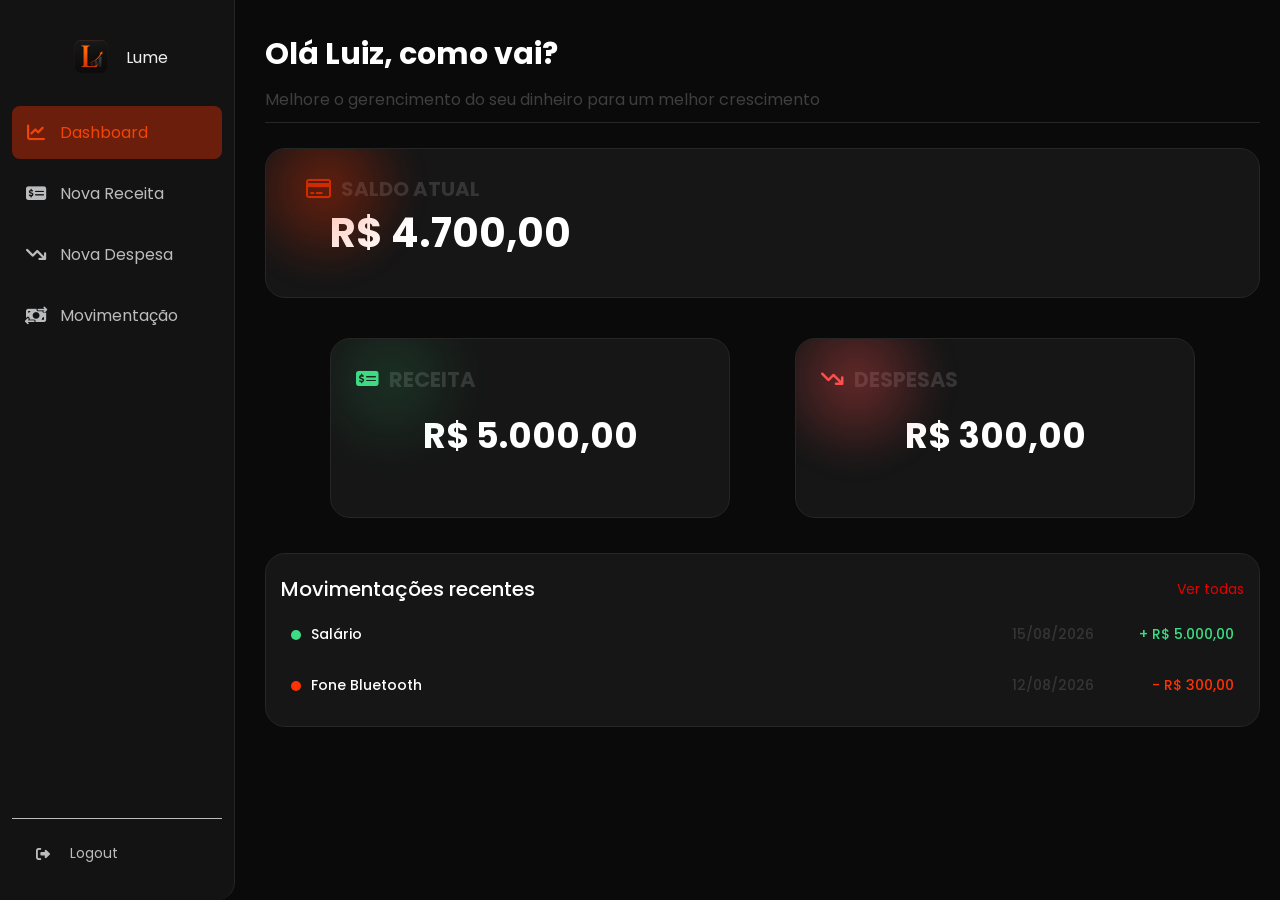
==== index.html @ 2f319a4b "Pagina de movimentação feita e nevegação entre paginas funcionando. Parte visual terminada, agora co" ====
<!doctype html>
<html lang="en">
  <head>
    <meta charset="UTF-8" />
    <meta name="viewport" content="width=device-width, initial-scale=1.0" />
    <title>Dashboard Financeiro</title>
    <link
      rel="stylesheet"
      href="https://cdnjs.cloudflare.com/ajax/libs/font-awesome/6.7.2/css/all.min.css"
    />
    <link rel="stylesheet" href="src/style/style.css" />
  </head>
  <body>
    <nav id="sidebar">
      <div id="sidebar_content">
        <div id="user">
          <img src="src/img/logo.png" alt="foto" id="user_avatar" />
          <p id="user_info">Lume</p>
        </div>

        <ul id="side-items">
          <li class="side-item active">
            <a href="index.html">
              <i class="fa-solid fa-chart-line"></i>
              <span class="item-description">Dashboard</span>
            </a>
          </li>

          <li class="side-item">
            <a href="receita.html">
              <i class="fa-solid fa-money-check-dollar"></i>
              <span class="item-description">Nova Receita</span>
            </a>
          </li>

          <li class="side-item">
            <a href="despesa.html">
              <i class="fa-solid fa-arrow-trend-down"></i>
              <span class="item-description">Nova Despesa</span>
            </a>
          </li>

          <li class="side-item">
            <a href="movimentacao.html">
              <i class="fa-solid fa-money-bill-transfer" id="open_btn_icon"></i>
              <span class="item-description">Movimentação</span>
            </a>
          </li>
        </ul>
      </div>

      <div id="logout">
        <button id="logout_btn">
          <i class="fa-solid fa-right-from-bracket"></i>
          <span class="item-description"> Logout </span>
        </button>
      </div>
    </nav>

    <main>
      <section id="cabecalho">
        <h1>Olá Luiz, como vai?</h1>
        <p>Melhore o gerencimento do seu dinheiro para um melhor crescimento</p>
      </section>

      <section id="card-saldo">
        <div id="card">
          <div id="cabecalho-card-saldo">
            <i class="fa-regular fa-credit-card"></i>
            <h1>Saldo Atual</h1>
          </div>

          <div id="info-card-saldo">
            <h3>R$ 4.700,00</h3>
          </div>
        </div>
      </section>

      <section id="cards-resumo">
        <div id="card-receita" class="card-resumo">
          <div id="cabecalho-card-receita">
            <i class="fa-solid fa-money-check-dollar"></i>
            <h1>Receita</h1>
          </div>

          <div id="info-card-receita">
            <h3>R$ 5.000,00</h3>
          </div>
        </div>

        <div id="card-despesa" class="card-resumo">
          <div id="cabecalho-card-despesa">
            <i class="fa-solid fa-arrow-trend-down"></i>
            <h1>Despesas</h1>
          </div>

          <div id="info-card-despesa">
            <h3>R$ 300,00</h3>
          </div>
        </div>
      </section>

      <section id="movimentacao">
        <div id="card-movimentacao">
          <div id="cabecalho-movimentacao">
            <h3>Movimentações recentes</h3>
            <button id="btn-movimentacao">Ver todas</button>
          </div>

          <div id="movimentacao-lista">
            <div id="movimentacao-item">
              <div id="movimentacao-item-info">
                <div id="movimentacao-item-info-tipo">
                  <span id="circulo-receita"></span>
                  <p>Salário</p>
                </div>
                <div id="movimentacao-item-info-valor">
                  <span id="data">15/08/2026</span>
                  <span id="valor-receita-movimentacao">+ R$ 5.000,00</span>
                </div>
              </div>
            </div>

            <div id="movimentacao-item">
              <div id="movimentacao-item-info">
                <div id="movimentacao-item-info-tipo">
                  <span id="circulo-despesa"></span>
                  <p>Fone Bluetooth</p>
                </div>
                <div id="movimentacao-item-info-valor">
                  <span id="data">12/08/2026</span>
                  <span id="valor-despesa-movimentacao"> - R$ 300,00</span>
                </div>
              </div>
            </div>
          </div>
        </div>
      </section>
    </main>
  </body>
</html>
---- src/style/style.css ----
@import url("https://fonts.googleapis.com/css2?family=Poppins:ital,wght@0,100;0,200;0,300;0,400;0,500;0,600;0,700;0,800;0,900;1,100;1,200;1,300;1,400;1,500;1,600;1,700;1,800;1,900&display=swap");

* {
  margin: 0;
  padding: 0;
  box-sizing: border-box;
  font-family: "Poppins";
}

body {
  min-height: 100vh;
  background-color: #0a0a0a;
  display: flex;
}

main {
  flex: 1;
  padding: 20px;
  margin-left: 245px;
}

#sidebar {
  display: flex;
  flex-direction: column;
  justify-content: space-between;
  background-color: #131313;
  height: 100vh;
  border-radius: 0px 0px 18px;
  padding: 12px;
  width: 235px;
  min-width: 235px;
  position: fixed;
  left: 0;
  top: 0;
  border-right: 1px solid #262626;
}

#user {
  display: flex;
  justify-content: center;
  align-items: center;
  gap: 10px;
  margin-bottom: 24px;
  margin-top: 20px;
}

#user_avatar {
  width: 50px;
  height: 50px;
  border-radius: 20px;
  object-fit: cover;
  object-position: center;
}

#user_info {
  display: flex;
  flex-direction: column;
  color: #eeeeee;
}

#user_info p:last-child {
  color: #be2a00;
  font-size: 12px;
}

#side-items {
  display: flex;
  flex-direction: column;
  gap: 8px;
  list-style: none;
}

.side-item {
  border-radius: 8px;
  padding: 14px;
  cursor: pointer;
}

.side-item.active {
  background-color: #ff310060;
}

.side-item:hover:not(.active),
#logout_btn:hover {
  background-color: #101010;
}

.side-item a {
  text-decoration: none;
  display: flex;
  align-items: center;
  gap: 14px;
  color: #bbbcbe;
}

.side-item.active a {
  color: #f24405;
}

.side-item a i {
  display: flex;
  align-items: center;
  justify-content: center;
  width: 20px;
  height: 20px;
  font-size: 18px;
  flex-shrink: 0;
}

#logout {
  border-top: 1px solid #bbbcbe;
  padding: 12px;
}

#logout_btn {
  border: none;
  padding: 12px;
  font-size: 14px;
  display: flex;
  gap: 20px;
  align-items: center;
  border-radius: 8px;
  text-align: center;
  cursor: pointer;
  background-color: transparent;
  justify-content: center;
  color: #bbbcbe;
}

#cabecalho h1 {
  color: #ffffff;
  font-size: 30px;
  margin-top: 12px;
}

#cabecalho > p {
  color: #3f3f41;
  margin-top: 10px;
  margin-bottom: 10px;
}

#cabecalho {
  border-bottom: 0.5px solid #262626;
}

#card {
  background-color: #161616;
  margin-top: 25px;
  height: 150px;
  border-radius: 20px;
  display: flex;
  border: 1px solid #262626;
  position: relative;
  overflow: hidden;
}

#card::before {
  content: "";
  position: absolute;
  top: -50px;
  left: -30px;
  width: 180px;
  height: 180px;
  background: radial-gradient(
    circle,
    rgba(255, 49, 0, 0.35) 0%,
    transparent 70%
  );
  filter: blur(12px);
  pointer-events: none;
  z-index: 0;
}

#cabecalho-card-saldo {
  display: flex;
  height: 60px;
  align-items: center;
  gap: 10px;
  text-transform: uppercase;
  margin-top: 10px;
}

#cabecalho-card-saldo > i {
  color: #be2a00;
  margin-left: 40px;
  display: flex;
  font-size: 22px;
}

#cabecalho-card-saldo > h1 {
  color: #353536;
  font-size: 20px;
  display: flex;
}

#info-card-saldo {
  display: flex;
  flex-direction: column;
  justify-content: center;
  color: #ffffff;
  margin-left: -150px;
  margin-top: 20px;
}

#info-card-saldo > h3 {
  font-size: 40px;
}

#cards-resumo {
  display: flex;
  flex: 1;
  justify-content: space-evenly;
  align-items: center;
  margin-top: 40px;
}

#card-receita {
  width: 400px;
  height: 180px;
  border-radius: 20px;
  background-color: #161616;
  border: 1px solid #262626;
  text-transform: uppercase;
  position: relative;
  overflow: hidden;
}

#card-receita::before {
  content: "";
  position: absolute;
  top: -50px;
  left: -30px;
  width: 180px;
  height: 180px;
  background: radial-gradient(
    circle,
    rgba(61, 220, 132, 0.14) 0%,
    transparent 70%
  );
  filter: blur(12px);
  pointer-events: none;
  z-index: 0;
}

#cabecalho-card-receita {
  display: flex;
  height: 60px;
  align-items: center;
  gap: 10px;
  text-transform: uppercase;
  margin-top: 10px;
  margin-left: 25px;
  font-size: 14px;
  color: #353536;
}

#cabecalho-card-receita > i {
  font-size: 20px;
  color: #3ddc84;
}

#info-card-receita {
  display: flex;
  flex-direction: column;
  justify-content: center;
  color: #ffffff;
  align-items: center;
  font-size: 30px;
}

#card-despesa {
  width: 400px;
  height: 180px;
  border-radius: 20px;
  background-color: #161616;
  border: 1px solid #262626;
  text-transform: uppercase;
  position: relative;
  overflow: hidden;
}

#card-despesa::before {
  content: "";
  position: absolute;
  top: -50px;
  left: -30px;
  width: 180px;
  height: 180px;
  background: radial-gradient(
    circle,
    rgba(255, 77, 77, 0.35) 0%,
    transparent 70%
  );
  filter: blur(12px);
  pointer-events: none;
  z-index: 0;
}

#cabecalho-card-despesa {
  display: flex;
  height: 60px;
  align-items: center;
  gap: 10px;
  text-transform: uppercase;
  margin-top: 10px;
  margin-left: 25px;
  font-size: 14px;
  color: #353536;
}

#cabecalho-card-despesa > i {
  font-size: 20px;
  color: #ff4d4d;
}

#info-card-despesa {
  display: flex;
  flex-direction: column;
  justify-content: center;
  color: #ffffff;
  align-items: center;
  font-size: 30px;
}

#btn-receita-despesa {
  margin-top: 50px;
  gap: 20px;
  display: flex;
}

#btn-receita {
  padding: 12px;
  border-radius: 8px;
  background-color: #3ddc84;
  border: none;
  font-size: 14px;
  cursor: pointer;
}

#btn-receita:hover {
  background-color: #35c77a;
}

#btn-despesa {
  padding: 12px;
  border-radius: 8px;
  background-color: #ff3100;
  color: #ffffff;
  border: none;
  font-size: 14px;
  cursor: pointer;
}

#btn-despesa:hover {
  background-color: #e60000;
}

#movimentacao {
  margin-top: 35px;
}

#titulo-movimentacao {
  color: #ffffff;
  font-size: 20px;
  font-weight: 500;
  margin-bottom: 15px;
}

#card-movimentacao {
  background-color: #161616;
  border: 1px solid #262626;
  border-radius: 20px;
  padding: 20px 15px;
}

#cabecalho-movimentacao {
  display: flex;
  justify-content: space-between;
  align-items: center;
  margin-bottom: 10px;
}

#cabecalho-movimentacao > h3 {
  color: #ffffff;
  font-size: 20px;
  font-weight: 500;
}

#cabecalho-movimentacao > button {
  background-color: transparent;
  border: none;
  color: #e60000;
  font-size: 14px;
  cursor: pointer;
}

#cabecalho-movimentacao > button:hover {
  color: #ff3100;
}

#movimentacao-lista {
  display: flex;
  flex-direction: column;
  gap: 10px;
}

#movimentacao-item {
  padding: 10px;
  display: flex;
  align-items: center;
  justify-content: space-between;
}

#movimentacao-item-info {
  display: flex;
  justify-content: space-between;
  align-items: center;
  gap: 10px;
  width: 100%;
}

#movimentacao-item-info-tipo {
  display: flex;
  align-items: center;
  flex-direction: row;
  gap: 10px;
  font-size: 14px;
  color: #ffffff;
  font-weight: 500;
}

#circulo-receita {
  width: 10px;
  height: 10px;
  border-radius: 50%;
  background-color: #3ddc84;
}

#circulo-despesa {
  width: 10px;
  height: 10px;
  border-radius: 50%;
  background-color: #ff3100;
}

#movimentacao-item-info-valor {
  display: grid;
  grid-template-columns: 90px 110px;
  align-items: center;
  gap: 30px;
}

#data {
  color: #353536;
  font-size: 14px;
  font-weight: 500;
  text-align: right;
}

#valor-receita-movimentacao {
  color: #3ddc84;
  font-size: 14px;
  font-weight: 500;
  text-align: right;
}

#valor-despesa-movimentacao {
  color: #ff3100;
  font-size: 14px;
  font-weight: 500;
  text-align: right;
}

/* TELA NOVA RECEITA E NOVA DESPESA */

#titulo-cabecalho {
  color: #ffffff;
  font-size: 20px;
  display: flex;
  flex: 1;
  align-items: center;
  gap: 10px;
}

#titulo-cabecalho > #btn-voltar {
  margin-top: 12px;
  font-size: 20px;
  color: #353536;
  background-color: transparent;
  border: 1px solid #262626;
  cursor: pointer;
  padding: 3px 7px;
  border-radius: 10px;
}

#subtitulo-cabecalho {
  color: #3f3f41;
  margin-top: 10px;
  margin-bottom: 10px;
  margin-left: 47px;
}

#card-nova-receita-despesa {
  display: flex;
  align-items: center;
  justify-content: center;
  min-height: calc(100vh - 140px);
}

#form-receita-despesa {
  display: flex;
  justify-content: center;
  background-color: #161616;
  width: 40%;
  height: 500px;
  border-radius: 20px;
  border: 1px solid #262626;
  padding-top: 24px;
  box-sizing: border-box;
}

#form-receita-despesa form {
  display: flex;
  flex-direction: column;
  width: 350px;
}

#form-receita-despesa form input {
  width: 100%;
  box-sizing: border-box;
  padding: 14px;
  border-radius: 8px;
  background-color: #101010;
  border: 1px solid #262626;
  margin-top: 5px;
  margin-bottom: 10px;
  color: #eeeeee;
  outline: none;
}

#form-receita-despesa form input:focus {
  color: #3f3f41;
  border: 1px solid #353536;
}

#form-receita-despesa label {
  text-transform: uppercase;
  color: #3f3f41;
  font-weight: 500;
  text-align: left;
  margin-top: 5px;
}

#btn-form {
  display: flex;
  justify-content: flex-end;
  gap: 20px;
  margin-top: 100px;
}

#btn-cancelar {
  background-color: transparent;
  border: 1px solid #262626;
  padding: 12px;
  border-radius: 8px;
  color: #79797a;
}

#btn-salvar-receita {
  background-color: #3ddc84;
  padding: 12px;
  border-radius: 8px;
  color: #000000;
  border: none;
}

#btn-salvar-despesa {
  background-color: #ff3100;
  padding: 12px;
  border-radius: 8px;
  color: #000000;
  border: none;
}

/* TELA MOVIMENTAÇÃO */

#botoes-filtro {
  display: flex;
  gap: 14px;
  margin-bottom: 14px;
}

#botoes-filtro > button {
  padding: 10px 15px;
  border-radius: 10px;
  background-color: #262626;
  color: #ffffff;
  border: none;
  cursor: pointer;
}

#botoes-filtro > button.active {
  background-color: #f24405;
}

#botoes-filtro > button:hover:not(.active) {
  background-color: #101010;
}
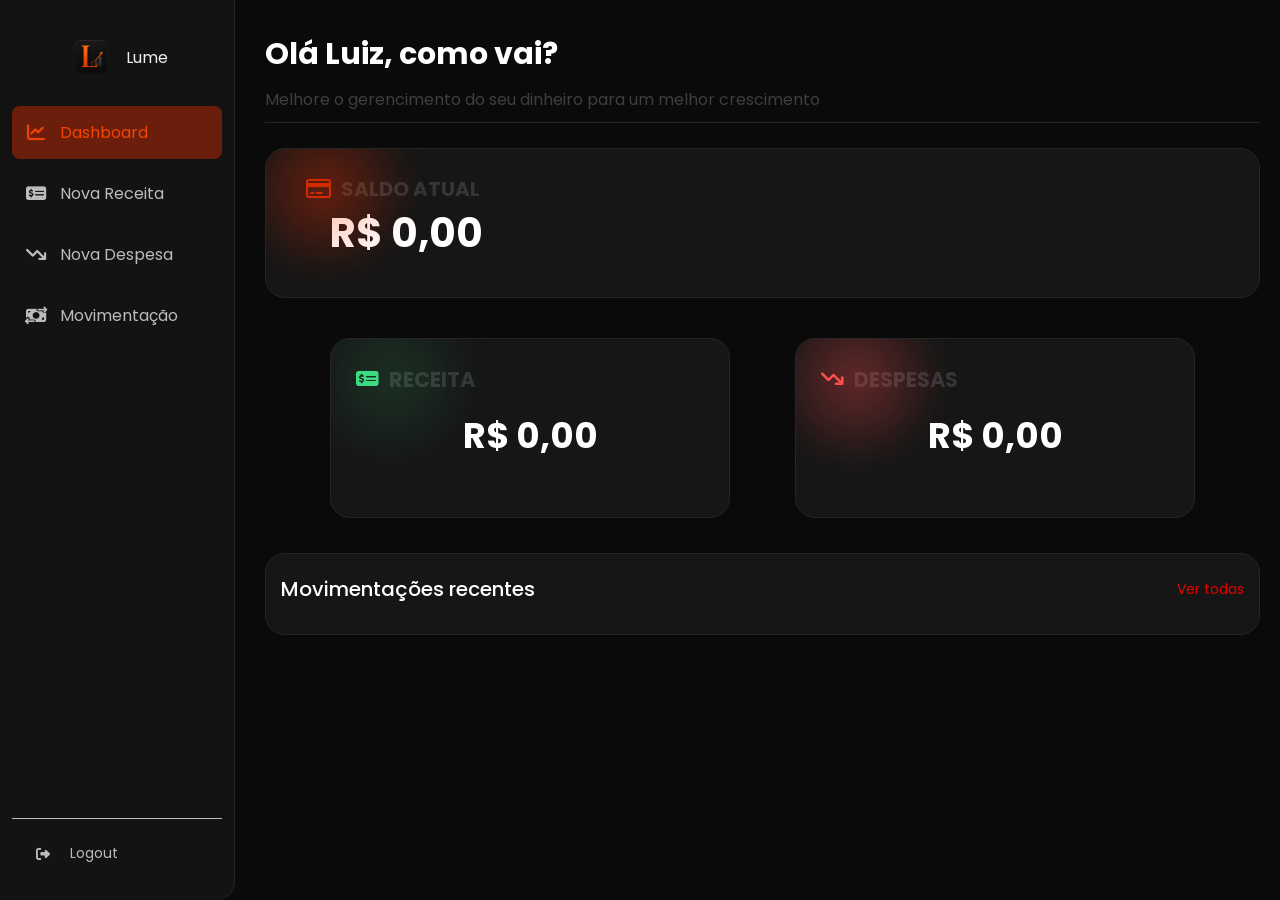
==== commit 486e5c72: "Refatorar a estrutura HTML para movimentações e dashboard; atualizar classes CSS para garantir consi" ====
--- a/index.html
+++ b/index.html
@@ -71,7 +71,7 @@
           </div>
 
           <div id="info-card-saldo">
-            <h3>R$ 4.700,00</h3>
+            <h3 id="valor-saldo"></h3>
           </div>
         </div>
       </section>
@@ -84,7 +84,7 @@
           </div>
 
           <div id="info-card-receita">
-            <h3>R$ 5.000,00</h3>
+            <h3 id="valor-receita">R$ 5.000,00</h3>
           </div>
         </div>
 
@@ -95,7 +95,7 @@
           </div>
 
           <div id="info-card-despesa">
-            <h3>R$ 300,00</h3>
+            <h3 id="valor-despesa">R$ 300,00</h3>
           </div>
         </div>
       </section>
@@ -108,28 +108,28 @@
           </div>
 
           <div id="movimentacao-lista">
-            <div id="movimentacao-item">
-              <div id="movimentacao-item-info">
-                <div id="movimentacao-item-info-tipo">
-                  <span id="circulo-receita"></span>
+            <div class="movimentacao-item">
+              <div class="movimentacao-item-info">
+                <div class="movimentacao-item-info-tipo">
+                  <span class="circulo receita"></span>
                   <p>Salário</p>
                 </div>
-                <div id="movimentacao-item-info-valor">
-                  <span id="data">15/08/2026</span>
-                  <span id="valor-receita-movimentacao">+ R$ 5.000,00</span>
+                <div class="movimentacao-item-info-valor">
+                  <span class="data-movimentacao">15/08/2026</span>
+                  <span class="valor-movimentacao receita">+ R$ 5.000,00</span>
                 </div>
               </div>
             </div>
 
-            <div id="movimentacao-item">
-              <div id="movimentacao-item-info">
-                <div id="movimentacao-item-info-tipo">
-                  <span id="circulo-despesa"></span>
+            <div class="movimentacao-item">
+              <div class="movimentacao-item-info">
+                <div class="movimentacao-item-info-tipo">
+                  <span class="circulo despesa"></span>
                   <p>Fone Bluetooth</p>
                 </div>
-                <div id="movimentacao-item-info-valor">
-                  <span id="data">12/08/2026</span>
-                  <span id="valor-despesa-movimentacao"> - R$ 300,00</span>
+                <div class="movimentacao-item-info-valor">
+                  <span class="data-movimentacao">12/08/2026</span>
+                  <span class="valor-movimentacao despesa"> - R$ 300,00</span>
                 </div>
               </div>
             </div>
@@ -137,5 +137,7 @@
         </div>
       </section>
     </main>
+
+    <script src="src/js/dashboard.js"></script>
   </body>
 </html>
--- a/src/style/style.css
+++ b/src/style/style.css
@@ -404,14 +404,14 @@
   gap: 10px;
 }
 
-#movimentacao-item {
+.movimentacao-item {
   padding: 10px;
   display: flex;
   align-items: center;
   justify-content: space-between;
 }
 
-#movimentacao-item-info {
+.movimentacao-item-info {
   display: flex;
   justify-content: space-between;
   align-items: center;
@@ -419,7 +419,7 @@
   width: 100%;
 }
 
-#movimentacao-item-info-tipo {
+.movimentacao-item-info-tipo {
   display: flex;
   align-items: center;
   flex-direction: row;
@@ -429,42 +429,42 @@
   font-weight: 500;
 }
 
-#circulo-receita {
+.circulo {
   width: 10px;
   height: 10px;
   border-radius: 50%;
+}
+
+.circulo.receita {
   background-color: #3ddc84;
 }
 
-#circulo-despesa {
-  width: 10px;
-  height: 10px;
-  border-radius: 50%;
+.circulo.despesa {
   background-color: #ff3100;
 }
 
-#movimentacao-item-info-valor {
+.movimentacao-item-info-valor {
   display: grid;
   grid-template-columns: 90px 110px;
   align-items: center;
   gap: 30px;
 }
 
-#data {
+.movimentacao-item-info-valor .data-movimentacao {
   color: #353536;
   font-size: 14px;
   font-weight: 500;
   text-align: right;
 }
 
-#valor-receita-movimentacao {
+.valor-movimentacao.receita {
   color: #3ddc84;
   font-size: 14px;
   font-weight: 500;
   text-align: right;
 }
 
-#valor-despesa-movimentacao {
+.valor-movimentacao.despesa {
   color: #ff3100;
   font-size: 14px;
   font-weight: 500;
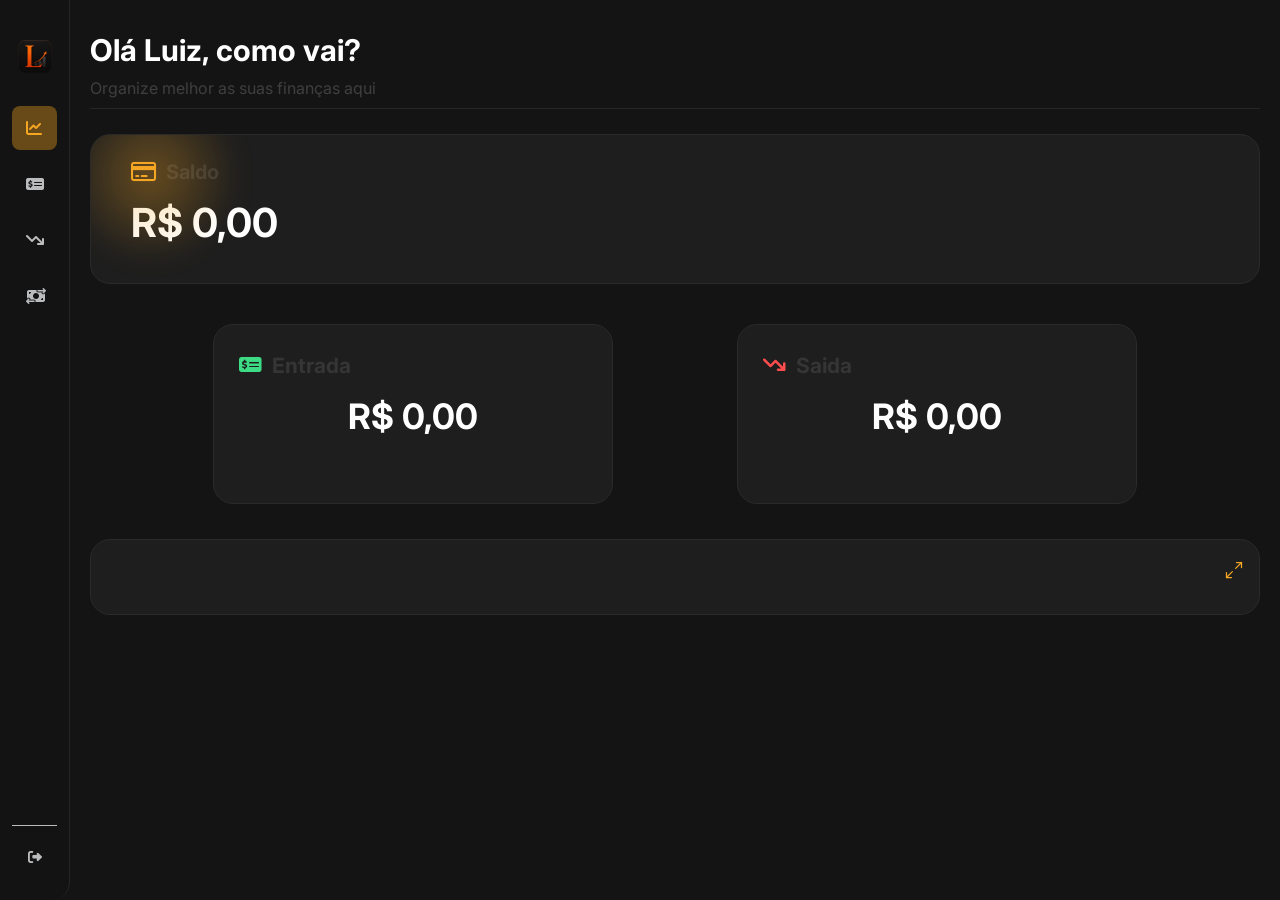
==== commit d3f8244b: "Ajuste de cores, retirada do titulo movimentações recents, add de um botao aonde leva para a tela de" ====
--- a/index.html
+++ b/index.html
@@ -15,35 +15,30 @@
       <div id="sidebar_content">
         <div id="user">
           <img src="src/img/logo.png" alt="foto" id="user_avatar" />
-          <p id="user_info">Lume</p>
         </div>
 
         <ul id="side-items">
           <li class="side-item active">
             <a href="index.html">
               <i class="fa-solid fa-chart-line"></i>
-              <span class="item-description">Dashboard</span>
             </a>
           </li>
 
           <li class="side-item">
             <a href="receita.html">
               <i class="fa-solid fa-money-check-dollar"></i>
-              <span class="item-description">Nova Receita</span>
             </a>
           </li>
 
           <li class="side-item">
             <a href="despesa.html">
               <i class="fa-solid fa-arrow-trend-down"></i>
-              <span class="item-description">Nova Despesa</span>
             </a>
           </li>
 
           <li class="side-item">
             <a href="movimentacao.html">
               <i class="fa-solid fa-money-bill-transfer" id="open_btn_icon"></i>
-              <span class="item-description">Movimentação</span>
             </a>
           </li>
         </ul>
@@ -52,7 +47,6 @@
       <div id="logout">
         <button id="logout_btn">
           <i class="fa-solid fa-right-from-bracket"></i>
-          <span class="item-description"> Logout </span>
         </button>
       </div>
     </nav>
@@ -60,14 +54,14 @@
     <main>
       <section id="cabecalho">
         <h1>Olá Luiz, como vai?</h1>
-        <p>Melhore o gerencimento do seu dinheiro para um melhor crescimento</p>
+        <p>Organize melhor as suas finanças aqui</p>
       </section>
 
       <section id="card-saldo">
         <div id="card">
           <div id="cabecalho-card-saldo">
             <i class="fa-regular fa-credit-card"></i>
-            <h1>Saldo Atual</h1>
+            <h1>Saldo</h1>
           </div>
 
           <div id="info-card-saldo">
@@ -80,7 +74,7 @@
         <div id="card-receita" class="card-resumo">
           <div id="cabecalho-card-receita">
             <i class="fa-solid fa-money-check-dollar"></i>
-            <h1>Receita</h1>
+            <h1>Entrada</h1>
           </div>
 
           <div id="info-card-receita">
@@ -91,7 +85,7 @@
         <div id="card-despesa" class="card-resumo">
           <div id="cabecalho-card-despesa">
             <i class="fa-solid fa-arrow-trend-down"></i>
-            <h1>Despesas</h1>
+            <h1>Saida</h1>
           </div>
 
           <div id="info-card-despesa">
@@ -103,8 +97,9 @@
       <section id="movimentacao">
         <div id="card-movimentacao">
           <div id="cabecalho-movimentacao">
-            <h3>Movimentações recentes</h3>
-            <button id="btn-movimentacao">Ver todas</button>
+            <a href="movimentacao.html">
+              <img src="src/icons/maximize-2.svg" alt="" />
+            </a>
           </div>
 
           <div id="movimentacao-lista">
--- a/src/style/style.css
+++ b/src/style/style.css
@@ -1,22 +1,23 @@
-@import url("https://fonts.googleapis.com/css2?family=Poppins:ital,wght@0,100;0,200;0,300;0,400;0,500;0,600;0,700;0,800;0,900;1,100;1,200;1,300;1,400;1,500;1,600;1,700;1,800;1,900&display=swap");
+@import url("https://fonts.googleapis.com/css2?family=Lora:ital,wght@0,400..700;1,400..700&display=swap");
+@import url("https://fonts.googleapis.com/css2?family=Inter:ital,wght@0,100..900;1,100..900&display=swap");
 
 * {
   margin: 0;
   padding: 0;
   box-sizing: border-box;
-  font-family: "Poppins";
+  font-family: "Inter";
 }
 
 body {
   min-height: 100vh;
-  background-color: #0a0a0a;
+  background-color: #141414;
   display: flex;
 }
 
 main {
   flex: 1;
   padding: 20px;
-  margin-left: 245px;
+  margin-left: 70px;
 }
 
 #sidebar {
@@ -27,8 +28,7 @@
   height: 100vh;
   border-radius: 0px 0px 18px;
   padding: 12px;
-  width: 235px;
-  min-width: 235px;
+  width: 70px;
   position: fixed;
   left: 0;
   top: 0;
@@ -52,21 +52,15 @@
   object-position: center;
 }
 
-#user_info {
-  display: flex;
-  flex-direction: column;
-  color: #eeeeee;
-}
-
 #user_info p:last-child {
-  color: #be2a00;
+  color: #f5a623;
   font-size: 12px;
 }
 
 #side-items {
   display: flex;
   flex-direction: column;
-  gap: 8px;
+  gap: 12px;
   list-style: none;
 }
 
@@ -77,7 +71,7 @@
 }
 
 .side-item.active {
-  background-color: #ff310060;
+  background-color: #f5a62360;
 }
 
 .side-item:hover:not(.active),
@@ -94,17 +88,7 @@
 }
 
 .side-item.active a {
-  color: #f24405;
-}
-
-.side-item a i {
-  display: flex;
-  align-items: center;
-  justify-content: center;
-  width: 20px;
-  height: 20px;
-  font-size: 18px;
-  flex-shrink: 0;
+  color: #f5a623;
 }
 
 #logout {
@@ -117,14 +101,13 @@
   padding: 12px;
   font-size: 14px;
   display: flex;
-  gap: 20px;
-  align-items: center;
-  border-radius: 8px;
-  text-align: center;
+  align-items: center;
+  border-radius: 8px;
   cursor: pointer;
   background-color: transparent;
   justify-content: center;
   color: #bbbcbe;
+  margin-left: -8px;
 }
 
 #cabecalho h1 {
@@ -144,12 +127,15 @@
 }
 
 #card {
-  background-color: #161616;
+  background-color: #1e1e1e;
   margin-top: 25px;
   height: 150px;
   border-radius: 20px;
   display: flex;
-  border: 1px solid #262626;
+  flex-direction: column;
+  justify-content: center;
+  gap: 10px;
+  border: 1px solid #2a2a2a;
   position: relative;
   overflow: hidden;
 }
@@ -163,7 +149,7 @@
   height: 180px;
   background: radial-gradient(
     circle,
-    rgba(255, 49, 0, 0.35) 0%,
+    rgba(245, 166, 35, 0.35) 0%,
     transparent 70%
   );
   filter: blur(12px);
@@ -173,24 +159,24 @@
 
 #cabecalho-card-saldo {
   display: flex;
-  height: 60px;
-  align-items: center;
-  gap: 10px;
-  text-transform: uppercase;
-  margin-top: 10px;
+  align-items: center;
+  gap: 10px;
 }
 
 #cabecalho-card-saldo > i {
-  color: #be2a00;
+  color: #f5a623;
   margin-left: 40px;
   display: flex;
   font-size: 22px;
+  margin-bottom: 10px;
 }
 
 #cabecalho-card-saldo > h1 {
   color: #353536;
   font-size: 20px;
-  display: flex;
+  line-height: 1;
+  display: flex;
+  margin-bottom: 10px;
 }
 
 #info-card-saldo {
@@ -198,12 +184,13 @@
   flex-direction: column;
   justify-content: center;
   color: #ffffff;
-  margin-left: -150px;
-  margin-top: 20px;
+  margin-left: 40px;
 }
 
 #info-card-saldo > h3 {
   font-size: 40px;
+  line-height: 1;
+  margin-bottom: 15px;
 }
 
 #cards-resumo {
@@ -218,36 +205,17 @@
   width: 400px;
   height: 180px;
   border-radius: 20px;
-  background-color: #161616;
-  border: 1px solid #262626;
-  text-transform: uppercase;
+  background-color: #1e1e1e;
+  border: 1px solid #2a2a2a;
   position: relative;
   overflow: hidden;
 }
 
-#card-receita::before {
-  content: "";
-  position: absolute;
-  top: -50px;
-  left: -30px;
-  width: 180px;
-  height: 180px;
-  background: radial-gradient(
-    circle,
-    rgba(61, 220, 132, 0.14) 0%,
-    transparent 70%
-  );
-  filter: blur(12px);
-  pointer-events: none;
-  z-index: 0;
-}
-
 #cabecalho-card-receita {
   display: flex;
   height: 60px;
   align-items: center;
   gap: 10px;
-  text-transform: uppercase;
   margin-top: 10px;
   margin-left: 25px;
   font-size: 14px;
@@ -272,36 +240,17 @@
   width: 400px;
   height: 180px;
   border-radius: 20px;
-  background-color: #161616;
-  border: 1px solid #262626;
-  text-transform: uppercase;
+  background-color: #1e1e1e;
+  border: 1px solid #2a2a2a;
   position: relative;
   overflow: hidden;
 }
 
-#card-despesa::before {
-  content: "";
-  position: absolute;
-  top: -50px;
-  left: -30px;
-  width: 180px;
-  height: 180px;
-  background: radial-gradient(
-    circle,
-    rgba(255, 77, 77, 0.35) 0%,
-    transparent 70%
-  );
-  filter: blur(12px);
-  pointer-events: none;
-  z-index: 0;
-}
-
 #cabecalho-card-despesa {
   display: flex;
   height: 60px;
   align-items: center;
   gap: 10px;
-  text-transform: uppercase;
   margin-top: 10px;
   margin-left: 25px;
   font-size: 14px;
@@ -344,7 +293,7 @@
 #btn-despesa {
   padding: 12px;
   border-radius: 8px;
-  background-color: #ff3100;
+  background-color: #f5a623;
   color: #ffffff;
   border: none;
   font-size: 14px;
@@ -367,15 +316,15 @@
 }
 
 #card-movimentacao {
-  background-color: #161616;
-  border: 1px solid #262626;
+  background-color: #1e1e1e;
+  border: 1px solid #2a2a2a;
   border-radius: 20px;
   padding: 20px 15px;
 }
 
 #cabecalho-movimentacao {
   display: flex;
-  justify-content: space-between;
+  justify-content: flex-end;
   align-items: center;
   margin-bottom: 10px;
 }
@@ -386,16 +335,15 @@
   font-weight: 500;
 }
 
-#cabecalho-movimentacao > button {
+#cabecalho-movimentacao > a > img {
   background-color: transparent;
   border: none;
-  color: #e60000;
   font-size: 14px;
   cursor: pointer;
 }
 
 #cabecalho-movimentacao > button:hover {
-  color: #ff3100;
+  color: #f5a623;
 }
 
 #movimentacao-lista {
@@ -409,6 +357,7 @@
   display: flex;
   align-items: center;
   justify-content: space-between;
+  gap: 40px;
 }
 
 .movimentacao-item-info {
@@ -469,6 +418,113 @@
   font-size: 14px;
   font-weight: 500;
   text-align: right;
+}
+
+.movimentacao-item-acoes {
+  display: flex;
+  align-items: center;
+  gap: 20px;
+}
+
+.btn-excluir-movimentacao,
+.btn-editar-movimentacao {
+  background: none;
+  border: none;
+  cursor: pointer;
+  color: #353536;
+  font-size: 16px;
+  transition: color 0.2s;
+}
+
+.btn-excluir-movimentacao:hover {
+  color: #ff4d4d;
+}
+
+.btn-editar-movimentacao:hover {
+  color: #3ddc84;
+}
+
+#modal-editar-overlay {
+  position: fixed;
+  inset: 0;
+  background-color: rgba(0, 0, 0, 0.6);
+  display: flex;
+  align-items: center;
+  justify-content: center;
+  z-index: 100;
+}
+
+#modal-editar-overlay.oculto {
+  display: none;
+}
+
+#modal-editar {
+  background-color: #161616;
+  border: 1px solid #262626;
+  border-radius: 20px;
+  padding: 24px;
+  width: 350px;
+}
+
+#modal-editar h3 {
+  color: #ffffff;
+  margin-bottom: 10px;
+}
+
+#modal-editar form {
+  display: flex;
+  flex-direction: column;
+}
+
+#modal-editar form input {
+  width: 100%;
+  box-sizing: border-box;
+  padding: 14px;
+  border-radius: 8px;
+  background-color: #101010;
+  border: 1px solid #262626;
+  margin-top: 5px;
+  margin-bottom: 10px;
+  color: #eeeeee;
+  outline: none;
+}
+
+#modal-editar form input:focus {
+  color: #3f3f41;
+  border: 1px solid #353536;
+}
+
+#modal-editar label {
+  text-transform: uppercase;
+  color: #3f3f41;
+  font-weight: 500;
+  text-align: left;
+  margin-top: 5px;
+}
+
+#btn-form-editar {
+  display: flex;
+  justify-content: flex-end;
+  gap: 20px;
+  margin-top: 20px;
+}
+
+#btn-cancelar-editar {
+  background-color: transparent;
+  border: 1px solid #262626;
+  padding: 12px;
+  border-radius: 8px;
+  color: #79797a;
+  cursor: pointer;
+}
+
+#btn-salvar-editar {
+  background-color: #f5a623;
+  padding: 12px;
+  border-radius: 8px;
+  color: #000000;
+  border: none;
+  cursor: pointer;
 }
 
 /* TELA NOVA RECEITA E NOVA DESPESA */
@@ -575,7 +631,7 @@
 }
 
 #btn-salvar-despesa {
-  background-color: #ff3100;
+  background-color: #f5a623;
   padding: 12px;
   border-radius: 8px;
   color: #000000;
@@ -600,7 +656,7 @@
 }
 
 #botoes-filtro > button.active {
-  background-color: #f24405;
+  background-color: #f5a623;
 }
 
 #botoes-filtro > button:hover:not(.active) {
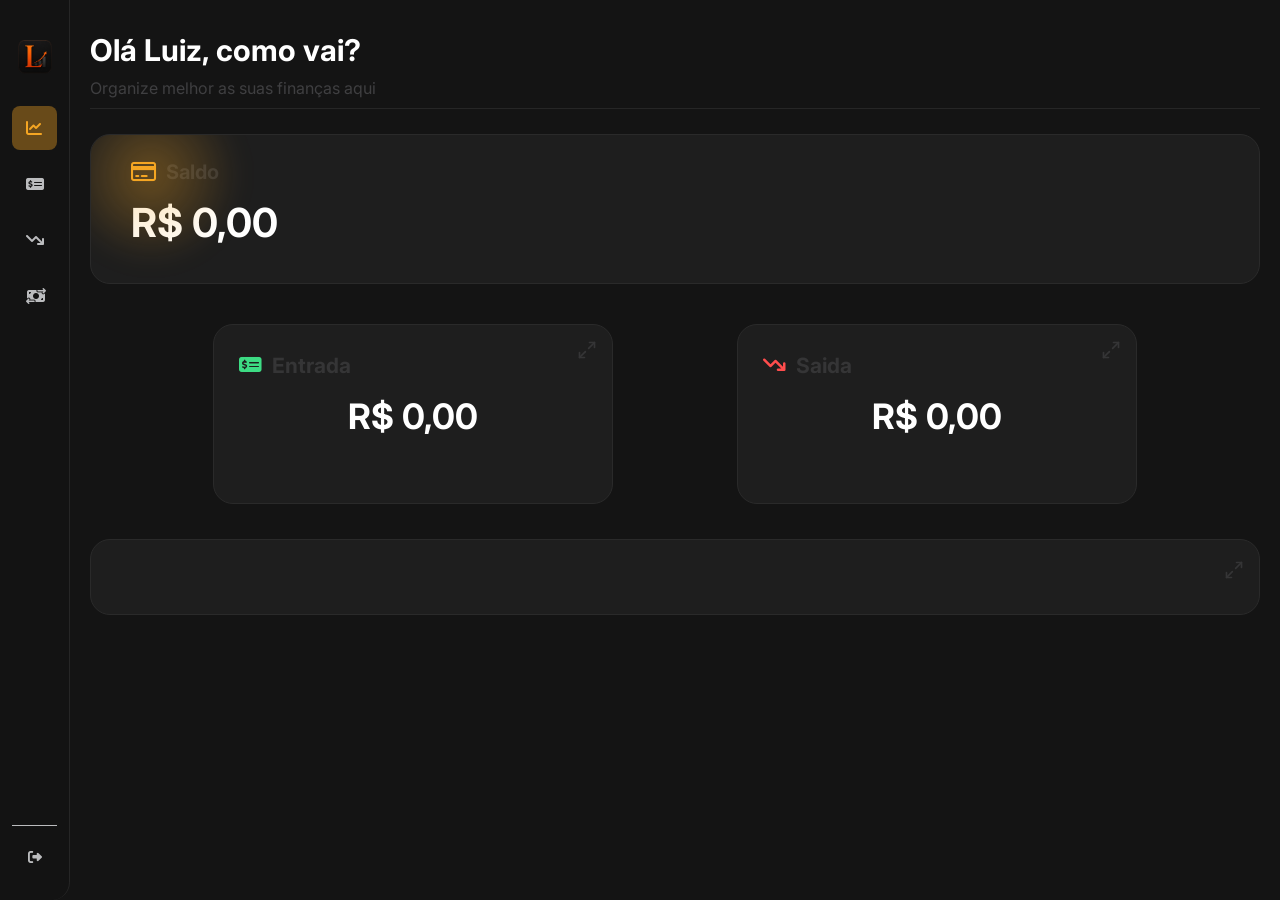
==== commit ef11f930: "Adição dos botões de expandir no card de receita e card de despesa" ====
--- a/index.html
+++ b/index.html
@@ -72,6 +72,10 @@
 
       <section id="cards-resumo">
         <div id="card-receita" class="card-resumo">
+          <a href="receita.html" class="btn-maximizar-card">
+            <img src="src/icons/expandir.svg" alt="" />
+          </a>
+
           <div id="cabecalho-card-receita">
             <i class="fa-solid fa-money-check-dollar"></i>
             <h1>Entrada</h1>
@@ -83,6 +87,10 @@
         </div>
 
         <div id="card-despesa" class="card-resumo">
+          <a href="despesa.html" class="btn-maximizar-card">
+            <img src="src/icons/expandir.svg" alt="" />
+          </a>
+
           <div id="cabecalho-card-despesa">
             <i class="fa-solid fa-arrow-trend-down"></i>
             <h1>Saida</h1>
@@ -98,7 +106,7 @@
         <div id="card-movimentacao">
           <div id="cabecalho-movimentacao">
             <a href="movimentacao.html">
-              <img src="src/icons/maximize-2.svg" alt="" />
+              <img src="src/icons/expandir.svg" alt="" />
             </a>
           </div>
 
--- a/src/style/style.css
+++ b/src/style/style.css
@@ -211,6 +211,14 @@
   overflow: hidden;
 }
 
+.btn-maximizar-card {
+  position: absolute;
+  top: 15px;
+  right: 15px;
+  display: flex;
+  cursor: pointer;
+}
+
 #cabecalho-card-receita {
   display: flex;
   height: 60px;
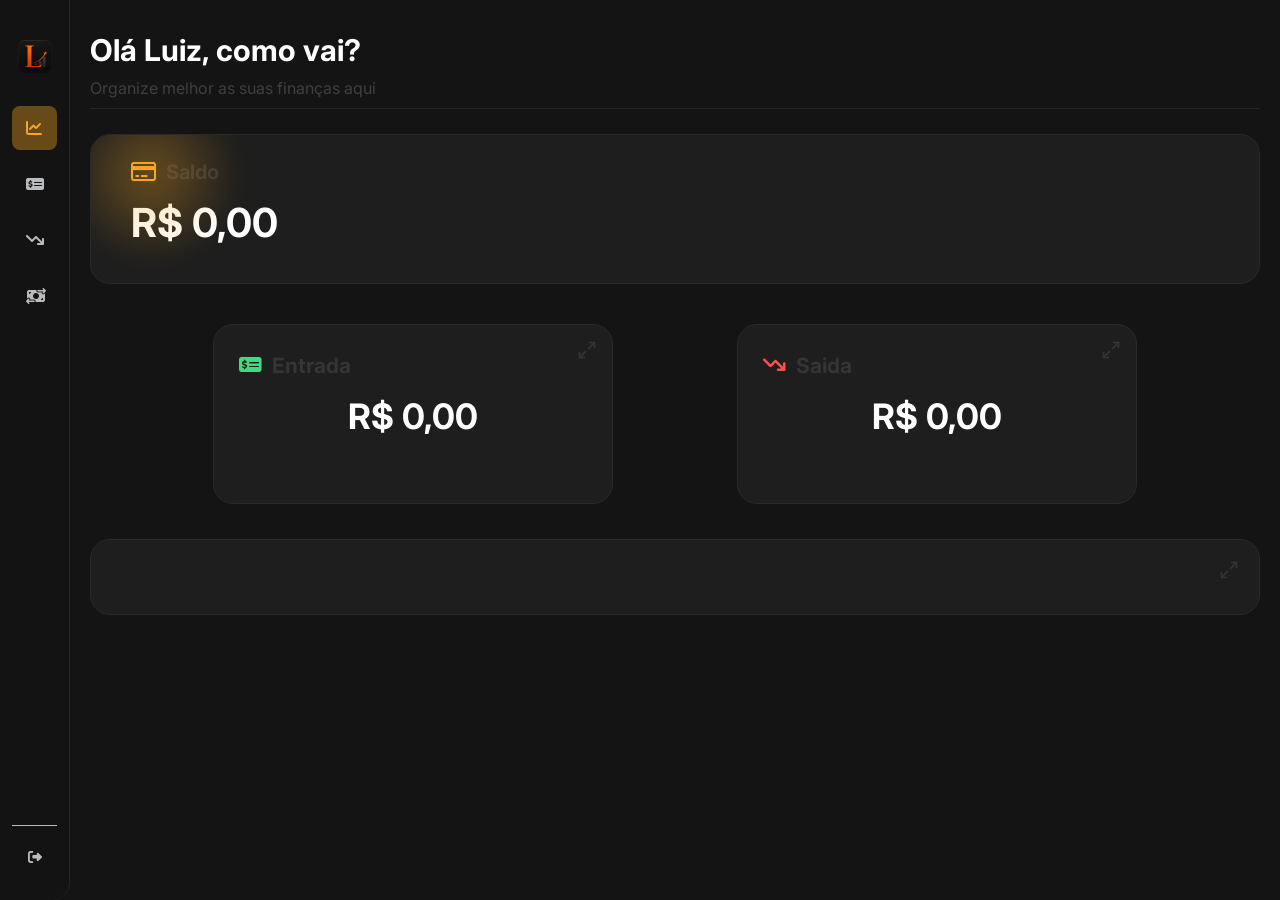
==== commit 656b2cc5: "correção na alteração no tamanho do input data nos celulares" ====
--- a/index.html
+++ b/index.html
@@ -1,5 +1,5 @@
 <!doctype html>
-<html lang="en">
+<html lang="pt-BR">
   <head>
     <meta charset="UTF-8" />
     <meta name="viewport" content="width=device-width, initial-scale=1.0" />
@@ -72,7 +72,7 @@
 
       <section id="cards-resumo">
         <div id="card-receita" class="card-resumo">
-          <a href="receita.html" class="btn-maximizar-card">
+          <a href="movimentacao.html?filtro=receita" class="btn-maximizar-card">
             <img src="src/icons/expandir.svg" alt="" />
           </a>
 
@@ -87,7 +87,7 @@
         </div>
 
         <div id="card-despesa" class="card-resumo">
-          <a href="despesa.html" class="btn-maximizar-card">
+          <a href="movimentacao.html?filtro=despesa" class="btn-maximizar-card">
             <img src="src/icons/expandir.svg" alt="" />
           </a>
 
@@ -110,33 +110,7 @@
             </a>
           </div>
 
-          <div id="movimentacao-lista">
-            <div class="movimentacao-item">
-              <div class="movimentacao-item-info">
-                <div class="movimentacao-item-info-tipo">
-                  <span class="circulo receita"></span>
-                  <p>Salário</p>
-                </div>
-                <div class="movimentacao-item-info-valor">
-                  <span class="data-movimentacao">15/08/2026</span>
-                  <span class="valor-movimentacao receita">+ R$ 5.000,00</span>
-                </div>
-              </div>
-            </div>
-
-            <div class="movimentacao-item">
-              <div class="movimentacao-item-info">
-                <div class="movimentacao-item-info-tipo">
-                  <span class="circulo despesa"></span>
-                  <p>Fone Bluetooth</p>
-                </div>
-                <div class="movimentacao-item-info-valor">
-                  <span class="data-movimentacao">12/08/2026</span>
-                  <span class="valor-movimentacao despesa"> - R$ 300,00</span>
-                </div>
-              </div>
-            </div>
-          </div>
+          <div id="movimentacao-lista"></div>
         </div>
       </section>
     </main>
--- a/src/style/style.css
+++ b/src/style/style.css
@@ -327,7 +327,7 @@
   background-color: #1e1e1e;
   border: 1px solid #2a2a2a;
   border-radius: 20px;
-  padding: 20px 15px;
+  padding: 20px;
 }
 
 #cabecalho-movimentacao {
@@ -361,29 +361,39 @@
 }
 
 .movimentacao-item {
-  padding: 10px;
-  display: flex;
-  align-items: center;
-  justify-content: space-between;
-  gap: 40px;
+  padding: 14px 10px;
+  display: grid;
+  grid-template-columns: minmax(0, 1fr) auto;
+  align-items: center;
+  gap: 20px;
+  border-bottom: 1px solid #2a2a2a;
+}
+
+.movimentacao-item:last-child {
+  border-bottom: none;
 }
 
 .movimentacao-item-info {
-  display: flex;
-  justify-content: space-between;
-  align-items: center;
-  gap: 10px;
-  width: 100%;
+  display: grid;
+  grid-template-columns: minmax(0, 1fr) minmax(240px, auto);
+  align-items: center;
+  gap: 20px;
+  min-width: 0;
 }
 
 .movimentacao-item-info-tipo {
   display: flex;
   align-items: center;
-  flex-direction: row;
   gap: 10px;
   font-size: 14px;
   color: #ffffff;
   font-weight: 500;
+  min-width: 0;
+}
+
+.movimentacao-item-info-tipo p {
+  min-width: 0;
+  overflow-wrap: anywhere;
 }
 
 .circulo {
@@ -402,9 +412,9 @@
 
 .movimentacao-item-info-valor {
   display: grid;
-  grid-template-columns: 90px 110px;
-  align-items: center;
-  gap: 30px;
+  grid-template-columns: 88px minmax(130px, auto);
+  align-items: center;
+  gap: clamp(10px, 2vw, 24px);
 }
 
 .movimentacao-item-info-valor .data-movimentacao {
@@ -431,7 +441,7 @@
 .movimentacao-item-acoes {
   display: flex;
   align-items: center;
-  gap: 20px;
+  gap: 14px;
 }
 
 .btn-excluir-movimentacao,
@@ -486,6 +496,11 @@
 
 #modal-editar form input {
   width: 100%;
+  min-width: 0;
+  max-width: 100%;
+  height: 48px;
+  min-height: 48px;
+  font-size: 16px;
   box-sizing: border-box;
   padding: 14px;
   border-radius: 8px;
@@ -497,8 +512,15 @@
   outline: none;
 }
 
+#modal-editar form input[type="date"],
+#form-receita-despesa form input[type="date"] {
+  color-scheme: dark;
+  accent-color: #f5a623;
+  cursor: pointer;
+}
+
 #modal-editar form input:focus {
-  color: #3f3f41;
+  color: #eeeeee;
   border: 1px solid #353536;
 }
 
@@ -591,6 +613,11 @@
 
 #form-receita-despesa form input {
   width: 100%;
+  min-width: 0;
+  max-width: 100%;
+  height: 48px;
+  min-height: 48px;
+  font-size: 16px;
   box-sizing: border-box;
   padding: 14px;
   border-radius: 8px;
@@ -603,7 +630,7 @@
 }
 
 #form-receita-despesa form input:focus {
-  color: #3f3f41;
+  color: #eeeeee;
   border: 1px solid #353536;
 }
 
@@ -639,7 +666,7 @@
 }
 
 #btn-salvar-despesa {
-  background-color: #f5a623;
+  background-color: #ff4d4d;
   padding: 12px;
   border-radius: 8px;
   color: #000000;
@@ -670,3 +697,251 @@
 #botoes-filtro > button:hover:not(.active) {
   background-color: #101010;
 }
+
+@media (max-width: 1024px) {
+  #cards-resumo {
+    flex-direction: column;
+    gap: 20px;
+  }
+
+  #card-receita,
+  #card-despesa {
+    width: min(100%, 420px);
+  }
+
+  #form-receita-despesa {
+    width: min(100%, 520px);
+  }
+}
+
+@media (max-width: 768px) {
+  :root {
+    --mobile-nav-height: 72px;
+  }
+
+  body {
+    display: block;
+    overflow-x: hidden;
+  }
+
+  main {
+    margin-left: 0;
+    padding: calc(var(--mobile-nav-height) + 18px) 16px 32px;
+  }
+
+  #sidebar {
+    width: 100%;
+    height: var(--mobile-nav-height);
+    flex-direction: row;
+    align-items: center;
+    justify-content: space-between;
+    position: fixed;
+    left: 0;
+    top: 0;
+    border-right: none;
+    border-bottom: 1px solid #262626;
+    border-radius: 0 0 18px 18px;
+    padding: 10px 14px;
+    z-index: 20;
+  }
+
+  #sidebar_content {
+    display: flex;
+    align-items: center;
+    justify-content: space-between;
+    gap: 8px;
+    flex: 1;
+    min-width: 0;
+  }
+
+  #user {
+    margin: 0;
+    flex: 0 0 auto;
+  }
+
+  #user_avatar {
+    width: 42px;
+    height: 42px;
+  }
+
+  #side-items {
+    flex-direction: row;
+    justify-content: center;
+    gap: 4px;
+    flex: 1;
+    min-width: 0;
+  }
+
+  .side-item {
+    padding: 10px 8px;
+    flex: 1;
+    max-width: 56px;
+    min-width: 0;
+    display: flex;
+    justify-content: center;
+  }
+
+  .side-item a {
+    justify-content: center;
+  }
+
+  #logout {
+    border-top: none;
+    padding: 0;
+    display: flex;
+    align-items: center;
+    flex: 0 0 auto;
+  }
+
+  #logout_btn {
+    margin-left: 0;
+    padding: 10px;
+  }
+
+  #cabecalho h1 {
+    font-size: 26px;
+    margin-top: 0;
+  }
+
+  #cabecalho > p,
+  #subtitulo-cabecalho {
+    margin-left: 0;
+  }
+
+  #card {
+    min-height: 120px;
+    height: auto;
+    padding: 18px 0;
+  }
+
+  #cabecalho-card-saldo > i,
+  #cabecalho-card-saldo > h1,
+  #info-card-saldo {
+    margin-left: 20px;
+  }
+
+  #botoes-filtro {
+    flex-wrap: wrap;
+  }
+
+  #botoes-filtro > button {
+    flex: 1 1 32%;
+    min-width: 100px;
+  }
+
+  #movimentacao-lista {
+    gap: 0;
+  }
+
+  .movimentacao-item {
+    grid-template-columns: minmax(0, 1fr) auto;
+    column-gap: 10px;
+    row-gap: 8px;
+    padding: 14px 8px;
+  }
+
+  .movimentacao-item-info {
+    display: contents;
+  }
+
+  .movimentacao-item-info-tipo {
+    grid-column: 1;
+    grid-row: 1;
+  }
+
+  .movimentacao-item-info-valor {
+    grid-column: 1 / -1;
+    grid-row: 2;
+    grid-template-columns: minmax(72px, 1fr) auto;
+    gap: 12px;
+  }
+
+  .movimentacao-item-acoes {
+    grid-column: 2;
+    grid-row: 1;
+    justify-self: end;
+  }
+
+  #card-nova-receita-despesa {
+    min-height: auto;
+    padding-top: 12px;
+  }
+
+  #form-receita-despesa {
+    width: 100%;
+    height: auto;
+    padding: 18px 14px 20px;
+  }
+
+  #form-receita-despesa form {
+    width: 100%;
+  }
+
+  #btn-form {
+    margin-top: 28px;
+    flex-wrap: wrap;
+  }
+
+  #btn-form > button {
+    flex: 1 1 140px;
+  }
+
+  #modal-editar {
+    width: min(90vw, 360px);
+  }
+}
+
+@media (max-width: 480px) {
+  main {
+    padding: calc(var(--mobile-nav-height) + 16px) 12px 24px;
+  }
+
+  #cabecalho h1 {
+    font-size: 24px;
+  }
+
+  #cabecalho > p {
+    font-size: 14px;
+  }
+
+  #cards-resumo {
+    margin-top: 24px;
+  }
+
+  #card-receita,
+  #card-despesa {
+    width: 100%;
+    height: 150px;
+  }
+
+  #cabecalho-card-receita,
+  #cabecalho-card-despesa {
+    margin-left: 20px;
+  }
+
+  #info-card-receita,
+  #info-card-despesa {
+    font-size: 24px;
+  }
+
+  #btn-receita-despesa {
+    flex-direction: column;
+    margin-top: 28px;
+  }
+
+  #botoes-filtro > button {
+    flex: 1 1 0;
+    min-width: 0;
+    padding: 10px 8px;
+  }
+
+  .movimentacao-item-info-valor .data-movimentacao,
+  .valor-movimentacao.receita,
+  .valor-movimentacao.despesa {
+    font-size: 12px;
+  }
+
+  #card-movimentacao {
+    padding: 12px 10px;
+  }
+}
